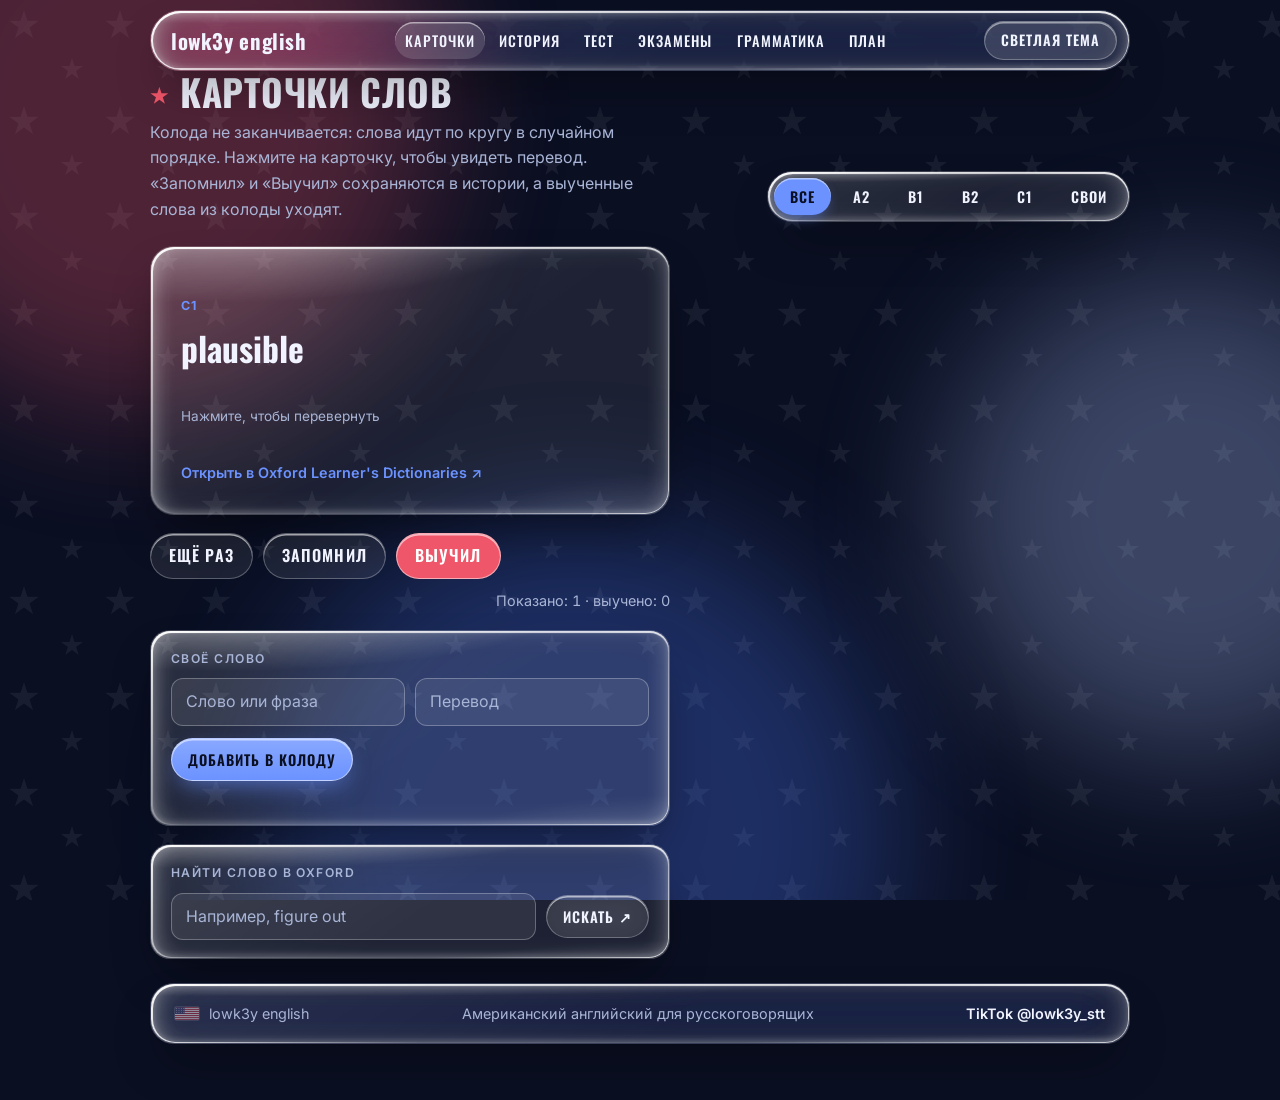
==== pages/cards.html @ a6119c21 "Add files via upload" ====
<!doctype html>
<html lang="ru">
<head>
<meta charset="utf-8">
<meta name="viewport" content="width=device-width, initial-scale=1, viewport-fit=cover">
<title>Карточки слов · lowk3y english</title>
<meta name="description" content="Бесконечная колода слов с переводом и ссылками на Oxford Learner's Dictionaries">
<link rel="preconnect" href="https://fonts.googleapis.com">
<link rel="preconnect" href="https://fonts.gstatic.com" crossorigin>
<link rel="stylesheet" href="https://fonts.googleapis.com/css2?family=Inter:wght@400;500;600&family=Oswald:wght@500;600;700&display=swap">
<link rel="stylesheet" href="../css/style.css">
<script>try{if(localStorage.getItem("wbw-theme")==="light")document.documentElement.setAttribute("data-theme","light")}catch(e){}</script>
</head>
<body data-page="cards">
<svg width="0" height="0" style="position:absolute" aria-hidden="true" focusable="false">
  <symbol id="flag" viewBox="0 0 38 20">
    <rect width="38" height="20" fill="#fff"/>
    <g fill="#b22234">
      <rect y="0" width="38" height="1.54"/><rect y="3.08" width="38" height="1.54"/><rect y="6.15" width="38" height="1.54"/>
      <rect y="9.23" width="38" height="1.54"/><rect y="12.31" width="38" height="1.54"/><rect y="15.38" width="38" height="1.54"/>
      <rect y="18.46" width="38" height="1.54"/>
    </g>
    <rect width="15.2" height="10.77" fill="#3c3b6e"/>
    <g fill="#fff">
      <circle cx="2.5" cy="2.1" r="0.7"/><circle cx="6.3" cy="2.1" r="0.7"/><circle cx="10.1" cy="2.1" r="0.7"/><circle cx="13.2" cy="2.1" r="0.7"/>
      <circle cx="2.5" cy="5.4" r="0.7"/><circle cx="6.3" cy="5.4" r="0.7"/><circle cx="10.1" cy="5.4" r="0.7"/><circle cx="13.2" cy="5.4" r="0.7"/>
      <circle cx="2.5" cy="8.7" r="0.7"/><circle cx="6.3" cy="8.7" r="0.7"/><circle cx="10.1" cy="8.7" r="0.7"/><circle cx="13.2" cy="8.7" r="0.7"/>
    </g>
  </symbol>
</svg>
<div class="field" aria-hidden="true"><div class="blob r"></div><div class="blob y"></div><div class="blob b"></div></div>

<div class="wrap">
  <header class="top">
    <div class="pill glass">
      <a class="logo" href="../index.html">lowk3y english</a>
      <nav aria-label="Разделы">
        <a href="cards.html" data-nav="cards">Карточки</a>
        <a href="history.html" data-nav="history">История</a>
        <a href="quiz.html" data-nav="quiz">Тест</a>
        <a href="exams.html" data-nav="exams">Экзамены</a>
        <a href="grammar.html" data-nav="grammar">Грамматика</a>
        <a href="plan.html" data-nav="plan">План</a>
      </nav>
      <button class="theme-btn" id="theme" type="button" aria-label="Переключить тему">Светлая тема</button>
    </div>
  </header>

  <main class="view" id="cards">
    <div class="sec-head">
      <div>
        <h2>Карточки слов</h2>
        <p>Колода не заканчивается: слова идут по кругу в случайном порядке. Нажмите на карточку, чтобы увидеть перевод. «Запомнил» и «Выучил» сохраняются в истории, а выученные слова из колоды уходят.</p>
      </div>
      <div class="chips glass" role="group" aria-label="Уровень">
        <button class="chip" data-lvl="all" aria-pressed="true">Все</button>
        <button class="chip" data-lvl="A2" aria-pressed="false">A2</button>
        <button class="chip" data-lvl="B1" aria-pressed="false">B1</button>
        <button class="chip" data-lvl="B2" aria-pressed="false">B2</button>
        <button class="chip" data-lvl="C1" aria-pressed="false">C1</button>
        <button class="chip" data-lvl="Свои" aria-pressed="false">Свои</button>
      </div>
    </div>
    <div class="deck">
      <div class="card glass float d1">
        <button class="flip" id="card" aria-label="Карточка слова. Нажмите, чтобы перевернуть"></button>
        <a class="ox" id="ox" href="https://www.oxfordlearnersdictionaries.com/" target="_blank" rel="noopener noreferrer">Открыть в Oxford Learner's Dictionaries ↗</a>
      </div>
      <div class="deck-bar">
        <button class="mini" id="again">Ещё раз</button>
        <button class="mini" id="rem">Запомнил</button>
        <button class="mini ok" id="know">Выучил</button>
        <span class="count" id="count"></span>
      </div>
      <form class="addw glass panel" id="addw" autocomplete="off">
        <div class="eyebrow">Своё слово</div>
        <div class="row2">
          <input class="inp" id="cw-en" type="text" placeholder="Слово или фраза" aria-label="Слово или фраза">
          <input class="inp" id="cw-ru" type="text" placeholder="Перевод" aria-label="Перевод">
        </div>
        <button class="btn sm" type="submit">Добавить в колоду</button>
        <div class="msg" id="cw-msg" aria-live="polite"></div>
      </form>
      <div class="glass panel">
        <div class="eyebrow">Найти слово в Oxford</div>
        <div class="oxrow">
          <input class="inp" id="ox-q" type="text" placeholder="Например, figure out" aria-label="Слово для поиска">
          <a class="btn ghost sm" id="ox-go" href="https://www.oxfordlearnersdictionaries.com/" target="_blank" rel="noopener noreferrer">Искать ↗</a>
        </div>
      </div>
    </div>
  </main>

  <footer class="glass">
    <span class="fl"><svg class="flag" aria-hidden="true"><use href="#flag" width="100%" height="100%"/></svg>lowk3y english</span>
    <span>Американский английский для русскоговорящих</span>
    <a href="https://www.tiktok.com/@lowk3y_stt?_r=1&amp;_t=ZS-9BJfPsSJ08S" target="_blank" rel="noopener noreferrer">TikTok @lowk3y_stt</a>
  </footer>
</div>

<script src="../js/common.js"></script>
<script src="../js/data/words.js"></script>
<script src="../js/cards.js"></script>
</body>
</html>
---- css/style.css ----
/* Базовый сброс */
:root { padding-block: env(safe-area-inset-top, 0px) env(safe-area-inset-bottom, 0px); }
body { margin: 0; font: 14px system-ui, sans-serif; }
img { max-width: 100%; }
[hidden] { display: none !important; }

/* Layout: floating glass panels drifting over a field of red and blue light. Pill nav floats at the top. */
:root {
  --bg: #0a0f22; --fg: #f1f4ff; --muted: #a9b5d6;
  --red: #f0566a; --blue: #4d7bff;
  --accent: #6b92ff; --accent-fg: #0a0f22;
  --glass: rgba(255, 255, 255, 0.08); --glass-strong: rgba(255, 255, 255, 0.14);
  --glass-edge: rgba(255, 255, 255, 0.28); --glass-shadow: rgba(0, 0, 0, 0.45);
  --line: rgba(255, 255, 255, 0.14); --blob-op: 0.3;
  color-scheme: dark;
  --font-head: "Oswald", "Arial Narrow", Impact, sans-serif;
  --font-body: "Inter", system-ui, -apple-system, "Segoe UI", sans-serif;
}
:root[data-theme="light"] {
  --bg: #eef2fb; --fg: #101a38; --muted: #4b5878;
  --red: #e8485b; --blue: #2a5bff;
  --accent: #2a5bff; --accent-fg: #ffffff;
  --glass: rgba(255, 255, 255, 0.46); --glass-strong: rgba(255, 255, 255, 0.66);
  --glass-edge: rgba(255, 255, 255, 0.85); --glass-shadow: rgba(30, 50, 120, 0.18);
  --line: rgba(16, 26, 56, 0.12); --blob-op: 0.38;
  color-scheme: light;
}
* { box-sizing: border-box; }
body {
  background: var(--bg); color: var(--fg);
  font-family: var(--font-body); font-size: 16px; line-height: 1.6;
  padding-left: max(16px, env(safe-area-inset-left, 0px));
  padding-right: max(16px, env(safe-area-inset-right, 0px));
  padding-block: 0 56px;
  position: relative; overflow-x: hidden;
}
body::before { content: ""; position: fixed; inset: 0 0 auto; height: env(safe-area-inset-top, 0px); z-index: 30; background: var(--bg); }
h1, h2, h3 { font-family: var(--font-head); line-height: 1.12; text-wrap: balance; margin: 0; }
h2 { font-size: clamp(1.5rem, 3vw, 2rem); }
p { margin: 0; }
button { font: inherit; color: inherit; cursor: pointer; }
:focus-visible { outline: 3px solid var(--accent); outline-offset: 3px; }

/* drifting colour field behind the glass */
.field { position: fixed; inset: 0; z-index: 0; overflow: hidden; pointer-events: none; }
.blob { position: absolute; border-radius: 50%; filter: blur(70px); opacity: var(--blob-op); will-change: transform; }
.blob.r { width: 46vmax; height: 46vmax; background: var(--red); top: -14vmax; left: -12vmax; animation: drift1 26s ease-in-out infinite alternate; }
.blob.y { width: 38vmax; height: 38vmax; background: color-mix(in srgb, var(--blue) 45%, #fff); top: 30vh; right: -12vmax; animation: drift2 30s ease-in-out infinite alternate; }
.blob.b { width: 50vmax; height: 50vmax; background: var(--blue); bottom: -20vmax; left: 20vw; animation: drift3 34s ease-in-out infinite alternate; }
@keyframes drift1 { to { transform: translate(18vw, 14vh) scale(1.12); } }
@keyframes drift2 { to { transform: translate(-16vw, -10vh) scale(0.92); } }
@keyframes drift3 { to { transform: translate(14vw, -16vh) scale(1.08); } }

.wrap { max-width: 980px; margin: 0 auto; position: relative; z-index: 1; }

/* liquid glass surface */
.glass {
  position: relative;
  background: linear-gradient(145deg, var(--glass-strong), var(--glass) 55%);
  -webkit-backdrop-filter: blur(28px) saturate(200%) brightness(1.08);
  backdrop-filter: blur(28px) saturate(200%) brightness(1.08);
  border: 1px solid color-mix(in srgb, var(--glass-edge) 45%, transparent);
  border-radius: 24px;
  box-shadow:
    0 24px 50px -14px var(--glass-shadow),
    0 2px 6px rgba(0, 0, 0, 0.06),
    inset 0 2px 1px rgba(255, 255, 255, 0.8),
    inset 0 -2px 6px rgba(255, 255, 255, 0.22),
    inset 14px 0 24px -16px rgba(255, 255, 255, 0.55),
    inset -14px 0 24px -16px rgba(255, 255, 255, 0.3),
    inset 0 0 30px rgba(255, 255, 255, 0.1);
}
/* glass rim: a lit edge that fades around the panel */
.glass::before {
  content: ""; position: absolute; inset: 0; border-radius: inherit; padding: 1.5px; pointer-events: none;
  background: linear-gradient(135deg, rgba(255, 255, 255, 0.95), rgba(255, 255, 255, 0.08) 32%, rgba(255, 255, 255, 0.04) 62%, rgba(255, 255, 255, 0.7));
  -webkit-mask: linear-gradient(#000 0 0) content-box, linear-gradient(#000 0 0);
  -webkit-mask-composite: xor;
  mask: linear-gradient(#000 0 0) content-box exclude, linear-gradient(#000 0 0);
}
.glass::after {
  content: ""; position: absolute; inset: 0; border-radius: inherit; pointer-events: none;
  background:
    radial-gradient(120% 60% at 14% -12%, rgba(255, 255, 255, 0.6), transparent 55%),
    radial-gradient(70% 45% at 100% 112%, rgba(255, 255, 255, 0.28), transparent 62%);
  opacity: 0.7;
}
.glass > * { position: relative; z-index: 1; }

/* floating motion */
.float { animation: bob 7s ease-in-out infinite; }
.float.d1 { animation-delay: -1.6s; animation-duration: 8.5s; }
.float.d2 { animation-delay: -3.2s; animation-duration: 7.5s; }
.float.d3 { animation-delay: -4.8s; animation-duration: 9s; }
@keyframes bob { 0%, 100% { transform: translateY(0); } 50% { transform: translateY(-8px); } }

/* floating pill nav */
header.top { position: sticky; top: calc(env(safe-area-inset-top, 0px) + 10px); z-index: 20; margin-top: 10px; }
.pill { display: flex; justify-content: space-between; align-items: center; gap: 14px; flex-wrap: wrap; padding: 10px 14px 10px 20px; border-radius: 999px; }
.logo { font-family: var(--font-head); font-weight: 700; font-size: 1.2rem; letter-spacing: -0.01em; display: flex; align-items: center; gap: 8px; }
nav { display: flex; gap: 4px; flex-wrap: wrap; font-size: 0.93rem; }
nav a { color: var(--fg); text-decoration: none; padding: 7px 14px; border-radius: 999px; font-weight: 500; }
nav a:hover { background: var(--glass-strong); }
.theme-btn { background: var(--glass-strong); color: var(--fg); border: 1px solid var(--glass-edge); border-radius: 999px; padding: 7px 16px; font-size: 0.88rem; font-weight: 600; box-shadow: inset 0 1.5px 0 rgba(255, 255, 255, 0.5); transition: transform .18s; }
.flag { width: 24px; height: 13px; border-radius: 2px; opacity: 0.5; flex: none; box-shadow: 0 0 0 1px rgba(255, 255, 255, 0.2); }
.eyebrow.row { display: flex; justify-content: space-between; align-items: center; gap: 10px; }
footer .fl { display: inline-flex; align-items: center; gap: 10px; }
footer a { color: var(--fg); font-weight: 600; text-decoration: none; }
footer a:hover { text-decoration: underline; }
.official { display: grid; grid-template-columns: repeat(auto-fit, minmax(260px, 1fr)); gap: 20px; margin-bottom: 8px; }
.links { display: flex; gap: 10px; flex-wrap: wrap; margin-top: 16px; }
.btn.sm { padding: 9px 16px; font-size: 0.9rem; }
.opt.sel { border-color: var(--accent); background: color-mix(in srgb, var(--accent) 22%, transparent); }
.btn:disabled { opacity: 0.45; cursor: not-allowed; transform: none; }
.pill { gap: 8px 10px; padding-right: 12px; }
nav a { padding: 7px 10px; }
.sub-head { margin-top: 48px; }
.btn.tt { display: inline-flex; align-items: center; gap: 10px; background: var(--glass-strong); color: var(--fg); -webkit-backdrop-filter: blur(16px); backdrop-filter: blur(16px); border-color: var(--glass-edge); box-shadow: inset 0 1.5px 0 rgba(255, 255, 255, 0.6), -5px 0 16px -8px var(--red), 5px 0 16px -8px var(--blue); }
.btn.tt svg { width: 18px; height: 18px; flex: none; }
.theme-btn:hover { transform: translateY(-2px); }
a.logo { color: inherit; text-decoration: none; }
nav a[aria-current="page"] { background: var(--glass-strong); box-shadow: inset 0 1.5px 0 rgba(255, 255, 255, 0.5); }
.view:not([hidden]) { animation: viewin .35s ease both; }
@keyframes viewin { from { opacity: 0; transform: translateY(12px); } to { opacity: 1; transform: none; } }
.passage { background: var(--glass); border: 1px solid var(--line); border-radius: 14px; padding: 14px 16px; margin: 10px 0 14px; font-size: 0.95rem; line-height: 1.55; }
.note { margin-top: 18px; max-width: 640px; color: var(--muted); font-size: 0.88rem; }
.tiles { display: grid; grid-template-columns: repeat(auto-fit, minmax(210px, 1fr)); gap: 18px; padding-bottom: 24px; }
.tile { display: block; padding: 22px; border-radius: 22px; color: inherit; text-decoration: none; transition: transform .2s; min-width: 0; }
.tile:hover { transform: translateY(-5px); }
.tile b { font-family: var(--font-head); font-size: 1.15rem; display: block; }
.tile span { color: var(--muted); font-size: 0.93rem; }

.hero { display: grid; grid-template-columns: 1.1fr 0.9fr; gap: 44px; align-items: center; padding-block: 56px 48px; position: relative; }
.hero h1 { font-size: clamp(2.3rem, 6.4vw, 3.8rem); letter-spacing: -0.025em; }
.hero h1 em { font-style: normal; background: linear-gradient(transparent 62%, color-mix(in srgb, var(--accent) 45%, transparent) 62%); padding: 0 4px; margin: 0 -4px; }
.hero p.lead { margin-top: 18px; color: var(--muted); font-size: 1.1rem; max-width: 46ch; }
.cta-row { display: flex; gap: 12px; margin-top: 28px; flex-wrap: wrap; }
.btn {
  background: linear-gradient(180deg, color-mix(in srgb, var(--accent) 80%, #fff), var(--accent));
  color: var(--accent-fg); border: 1px solid rgba(255, 255, 255, 0.5); border-radius: 999px; padding: 13px 24px;
  font-weight: 600; text-decoration: none; display: inline-block;
  box-shadow: 0 10px 24px -8px color-mix(in srgb, var(--accent) 70%, transparent), inset 0 1.5px 0 rgba(255, 255, 255, 0.55);
  transition: transform .18s, box-shadow .18s;
}
.btn:hover { transform: translateY(-2px); }
.btn.ghost { background: var(--glass); color: var(--fg); -webkit-backdrop-filter: blur(16px); backdrop-filter: blur(16px); border-color: var(--glass-edge); box-shadow: inset 0 1.5px 0 rgba(255, 255, 255, 0.6); }

.wotd { padding: 28px; min-width: 0; }
.eyebrow { font-size: 0.76rem; text-transform: uppercase; letter-spacing: 0.12em; color: var(--muted); font-weight: 600; }
.wotd .word { font-family: var(--font-head); font-size: 2.5rem; font-weight: 700; margin-top: 8px; overflow-wrap: anywhere; }
.wotd .ipa { color: var(--muted); font-size: 0.95rem; }
.wotd .tr { margin-top: 10px; font-weight: 600; font-size: 1.1rem; }
.wotd .ex { margin-top: 14px; padding-top: 14px; border-top: 1px solid var(--line); color: var(--muted); }

section { padding-block: 44px; scroll-margin-top: 90px; }
.sec-head { display: flex; justify-content: space-between; align-items: end; gap: 16px; flex-wrap: wrap; margin-bottom: 24px; }
.sec-head p { color: var(--muted); max-width: 52ch; margin-top: 8px; }

.chips { display: flex; gap: 6px; flex-wrap: wrap; padding: 6px; border-radius: 999px; }
.chip { background: transparent; border: 0; border-radius: 999px; padding: 7px 16px; font-size: 0.9rem; font-weight: 600; }
.chip[aria-pressed="true"] { background: var(--accent); color: var(--accent-fg); box-shadow: 0 6px 14px -6px color-mix(in srgb, var(--accent) 80%, #000), inset 0 1.5px 0 rgba(255,255,255,.5); }

.deck { display: grid; grid-template-columns: minmax(0, 1fr); gap: 18px; max-width: 520px; }
.card { min-height: 240px; padding: 30px; display: flex; flex-direction: column; justify-content: center; text-align: left; width: 100%; color: var(--fg); }
.card .lvl { font-size: 0.78rem; font-weight: 700; letter-spacing: 0.1em; color: var(--accent); }
.card .big { font-family: var(--font-head); font-size: 2.1rem; font-weight: 700; margin-top: 6px; overflow-wrap: anywhere; }
.card .sub { color: var(--muted); margin-top: 10px; }
.card .hint { margin-top: 20px; font-size: 0.85rem; color: var(--muted); }
.deck-bar { display: flex; gap: 10px; align-items: center; flex-wrap: wrap; }
.deck-bar .count { margin-left: auto; color: var(--muted); font-size: 0.9rem; font-variant-numeric: tabular-nums; }
.mini { background: var(--glass); -webkit-backdrop-filter: blur(16px); backdrop-filter: blur(16px); border: 1px solid var(--glass-edge); border-radius: 999px; padding: 9px 18px; font-weight: 600; box-shadow: inset 0 1.5px 0 rgba(255,255,255,.6); transition: transform .18s; }
.mini:hover { transform: translateY(-2px); }
.mini.ok { background: var(--red); color: #fff; border-color: rgba(255,255,255,.5); }

.quiz { padding: 28px; max-width: 640px; }
.quiz .q { font-family: var(--font-head); font-size: 1.4rem; margin: 8px 0 18px; }
.opts { display: grid; gap: 10px; }
.opt { text-align: left; background: var(--glass); border: 1px solid var(--glass-edge); border-radius: 16px; padding: 13px 18px; font-weight: 500; box-shadow: inset 0 1.5px 0 rgba(255,255,255,.5); transition: transform .18s; }
.opt:hover:not(:disabled) { transform: translateX(4px); border-color: var(--accent); }
.opt:disabled { cursor: default; color: var(--fg); }
.opt.right { background: color-mix(in srgb, var(--blue) 26%, transparent); border-color: var(--blue); }
.opt.wrong { background: color-mix(in srgb, var(--red) 26%, transparent); border-color: var(--red); }
.explain { margin-top: 16px; color: var(--muted); min-height: 3.2em; }
.quiz-foot { display: flex; align-items: center; gap: 14px; margin-top: 14px; flex-wrap: wrap; }
.progress { height: 8px; background: var(--line); border-radius: 99px; overflow: hidden; margin-bottom: 16px; }
.progress i { display: block; height: 100%; background: linear-gradient(90deg, var(--red), var(--blue)); width: 0; transition: width .3s; border-radius: 99px; }

.tips { display: grid; grid-template-columns: repeat(auto-fit, minmax(260px, 1fr)); gap: 20px; }
.tip { padding: 22px; min-width: 0; border-radius: 22px; }
.tip h3 { font-size: 1.1rem; margin-bottom: 8px; }
.tip p { color: var(--muted); font-size: 0.95rem; }
.tip code { display: block; margin-top: 12px; font-family: var(--font-body); font-size: 0.92rem; background: var(--glass); border: 1px solid var(--line); border-radius: 12px; padding: 10px 12px; overflow-wrap: anywhere; }

.week { display: grid; grid-template-columns: repeat(auto-fit, minmax(170px, 1fr)); gap: 16px; }
.day { padding: 18px; min-width: 0; border-radius: 20px; }
.day b { font-family: var(--font-head); display: block; margin-bottom: 4px; font-size: 1.1rem; }
.day span { color: var(--muted); font-size: 0.92rem; display: block; }
.day small { display: inline-block; margin-top: 10px; padding: 3px 10px; border-radius: 999px; background: color-mix(in srgb, var(--accent) 28%, transparent); color: var(--fg); font-weight: 700; font-variant-numeric: tabular-nums; font-size: 0.8rem; }

footer { margin-top: 24px; padding: 18px 24px; color: var(--muted); font-size: 0.9rem; display: flex; justify-content: space-between; gap: 12px; flex-wrap: wrap; border-radius: 999px; }

@media (max-width: 760px) {
  .hero { grid-template-columns: minmax(0, 1fr); gap: 30px; padding-top: 36px; }
  .pill { border-radius: 28px; padding: 12px 16px; }
  footer { border-radius: 24px; }
}
@media (prefers-reduced-motion: reduce) {
  .float, .blob, .view:not([hidden]) { animation: none; }
  .btn, .mini, .opt, .theme-btn, .progress i { transition: none; }
}
/* American look: varsity type, stars and stripes */
h1, h2 { text-transform: uppercase; letter-spacing: 0.02em; }
.hero h1 { font-size: clamp(2.3rem, 6.6vw, 4.1rem); font-weight: 700; line-height: 1.04; letter-spacing: 0.01em; }
h2 { font-size: clamp(1.7rem, 3.4vw, 2.3rem); font-weight: 700; }
h2::before { content: "★"; color: var(--red); font-size: 0.55em; margin-right: 0.55em; vertical-align: 0.22em; }
h3 { letter-spacing: 0.03em; font-weight: 600; }
.logo { text-transform: none; letter-spacing: 0.03em; font-size: 1.3rem; }
nav a, .btn, .theme-btn, .chip, .mini { font-family: var(--font-head); text-transform: uppercase; letter-spacing: 0.07em; }
nav a { font-weight: 500; font-size: 0.9rem; }
.btn { font-weight: 600; }
.usa-tag { font-family: var(--font-head); text-transform: uppercase; letter-spacing: 0.22em; font-size: 0.8rem; color: var(--muted); margin-bottom: 14px; }
.usa-tag b { color: var(--red); letter-spacing: 0.3em; font-weight: 500; }
.field::before {
  content: ""; position: absolute; inset: 0; background: var(--fg); opacity: 0.06;
  -webkit-mask-image: url("data:image/svg+xml,%3Csvg xmlns='http://www.w3.org/2000/svg' width='96' height='96' viewBox='0 0 96 96'%3E%3Cpath d='M24 10l3.5 10.8h11.3l-9.2 6.7 3.5 10.8-9.1-6.7-9.1 6.7 3.5-10.8-9.2-6.7h11.3z'/%3E%3Cpath d='M72 58l2.6 8h8.4l-6.8 5 2.6 8-6.8-5-6.8 5 2.6-8-6.8-5h8.4z'/%3E%3C/svg%3E");
  mask-image: url("data:image/svg+xml,%3Csvg xmlns='http://www.w3.org/2000/svg' width='96' height='96' viewBox='0 0 96 96'%3E%3Cpath d='M24 10l3.5 10.8h11.3l-9.2 6.7 3.5 10.8-9.1-6.7-9.1 6.7 3.5-10.8-9.2-6.7h11.3z'/%3E%3Cpath d='M72 58l2.6 8h8.4l-6.8 5 2.6 8-6.8-5-6.8 5 2.6-8-6.8-5h8.4z'/%3E%3C/svg%3E");
  -webkit-mask-size: 96px 96px; mask-size: 96px 96px;
}
.banner { position: relative; height: 96px; border-radius: 22px; overflow: hidden; margin: 8px 0 28px; box-shadow: 0 20px 40px -18px var(--glass-shadow), inset 0 0 0 1px rgba(255, 255, 255, 0.2); }
.banner .canton { position: absolute; inset: 0 auto 0 0; width: 38%; opacity: 0.8;
  background: url("data:image/svg+xml,%3Csvg xmlns='http://www.w3.org/2000/svg' width='34' height='30' viewBox='0 0 34 30'%3E%3Cpath fill='white' d='M17 8l1.6 4.9h5.1l-4.1 3 1.6 4.9-4.2-3-4.2 3 1.6-4.9-4.1-3h5.1z'/%3E%3C/svg%3E") center / 34px 30px, linear-gradient(160deg, #3c3b6e, #2a2f78); }
.banner .stripes { position: absolute; inset: 0 0 0 38%; opacity: 0.72; background: repeating-linear-gradient(to bottom, #b22234 0 7.385px, #fff 7.385px 14.77px); }
.banner .bn-text { position: absolute; left: 50%; top: 50%; transform: translate(-50%, -50%); padding: 10px 22px; border-radius: 999px; white-space: nowrap; font-family: var(--font-head); text-transform: uppercase; letter-spacing: 0.12em; font-weight: 600; font-size: 1rem; }
/* cards, history, grammar and plan */
.flip { background: none; border: 0; padding: 0; text-align: left; width: 100%; color: inherit; display: flex; flex-direction: column; justify-content: center; min-height: 170px; font: inherit; cursor: pointer; }
.ox { display: inline-block; margin-top: 14px; font-weight: 600; font-size: 0.9rem; color: var(--accent); text-decoration: none; }
.ox:hover { text-decoration: underline; }
.inp { background: var(--glass); border: 1px solid var(--glass-edge); border-radius: 12px; padding: 10px 14px; color: var(--fg); font: inherit; width: 100%; min-width: 0; }
.inp::placeholder { color: var(--muted); }
.panel { padding: 18px 20px; border-radius: 20px; }
.addw .row2 { display: grid; grid-template-columns: 1fr 1fr; gap: 10px; margin: 10px 0 12px; }
.msg { color: var(--muted); font-size: 0.88rem; margin-top: 8px; min-height: 1.3em; }
.oxrow { display: flex; gap: 10px; margin-top: 10px; align-items: center; flex-wrap: wrap; }
.oxrow .inp { flex: 1 1 180px; }
.hist-top { display: flex; justify-content: space-between; align-items: center; gap: 12px; flex-wrap: wrap; margin-bottom: 16px; }
.hstats { color: var(--muted); font-size: 0.92rem; }
.hlist { display: grid; gap: 10px; max-width: 760px; }
.hrow { display: flex; justify-content: space-between; align-items: center; gap: 12px; flex-wrap: wrap; background: var(--glass); border: 1px solid var(--glass-edge); border-radius: 16px; padding: 12px 16px; }
.hmain { min-width: 0; display: grid; }
.hmain b { font-family: var(--font-head); font-size: 1.15rem; letter-spacing: 0.02em; overflow-wrap: anywhere; }
.hmain small { color: var(--muted); }
.hact { display: flex; gap: 8px; flex-wrap: wrap; align-items: center; }
.empty { color: var(--muted); padding: 18px 4px; }
.hclear { margin-top: 22px; }
.gram-tabs { border-radius: 24px; margin-bottom: 22px; }
.gintro { color: var(--muted); max-width: 70ch; margin-bottom: 22px; }
.gcard .formula { display: block; margin-top: 12px; white-space: pre-wrap; font-family: var(--font-body); font-size: 0.9rem; background: var(--glass); border: 1px solid var(--line); border-radius: 12px; padding: 10px 12px; overflow-wrap: anywhere; }
.gcard ul { margin: 12px 0 0; padding-left: 18px; font-size: 0.93rem; }
.gcard li { margin: 5px 0; overflow-wrap: anywhere; }
.gcard .sig { margin-top: 10px; font-size: 0.86rem; color: var(--muted); }
.gcard .sig b { color: var(--fg); font-weight: 600; }
.plan-ctl { display: flex; gap: 24px; flex-wrap: wrap; margin-bottom: 18px; }
.plan-ctl .grp { display: grid; gap: 8px; }
.plan-sum { padding: 18px 22px; border-radius: 20px; margin-bottom: 22px; max-width: 760px; }
.plan-sum b { font-family: var(--font-head); font-size: 1.5rem; letter-spacing: 0.02em; }
.plan-sum p { color: var(--muted); margin-top: 6px; }
.week { grid-template-columns: repeat(auto-fit, minmax(220px, 1fr)); }
.acts { list-style: none; margin: 10px 0 0; padding: 0; display: grid; gap: 14px; }
.acts li { display: grid; gap: 4px; justify-items: start; }
.acts strong { font-family: var(--font-head); font-weight: 600; letter-spacing: 0.05em; text-transform: uppercase; font-size: 0.92rem; }
.day .tm { display: inline-block; padding: 2px 10px; border-radius: 999px; background: color-mix(in srgb, var(--accent) 28%, transparent); color: var(--fg); font-weight: 700; font-size: 0.8rem; font-variant-numeric: tabular-nums; }
.day .ad { color: var(--muted); font-size: 0.9rem; }
@media (max-width: 480px) { .addw .row2 { grid-template-columns: minmax(0, 1fr); } }
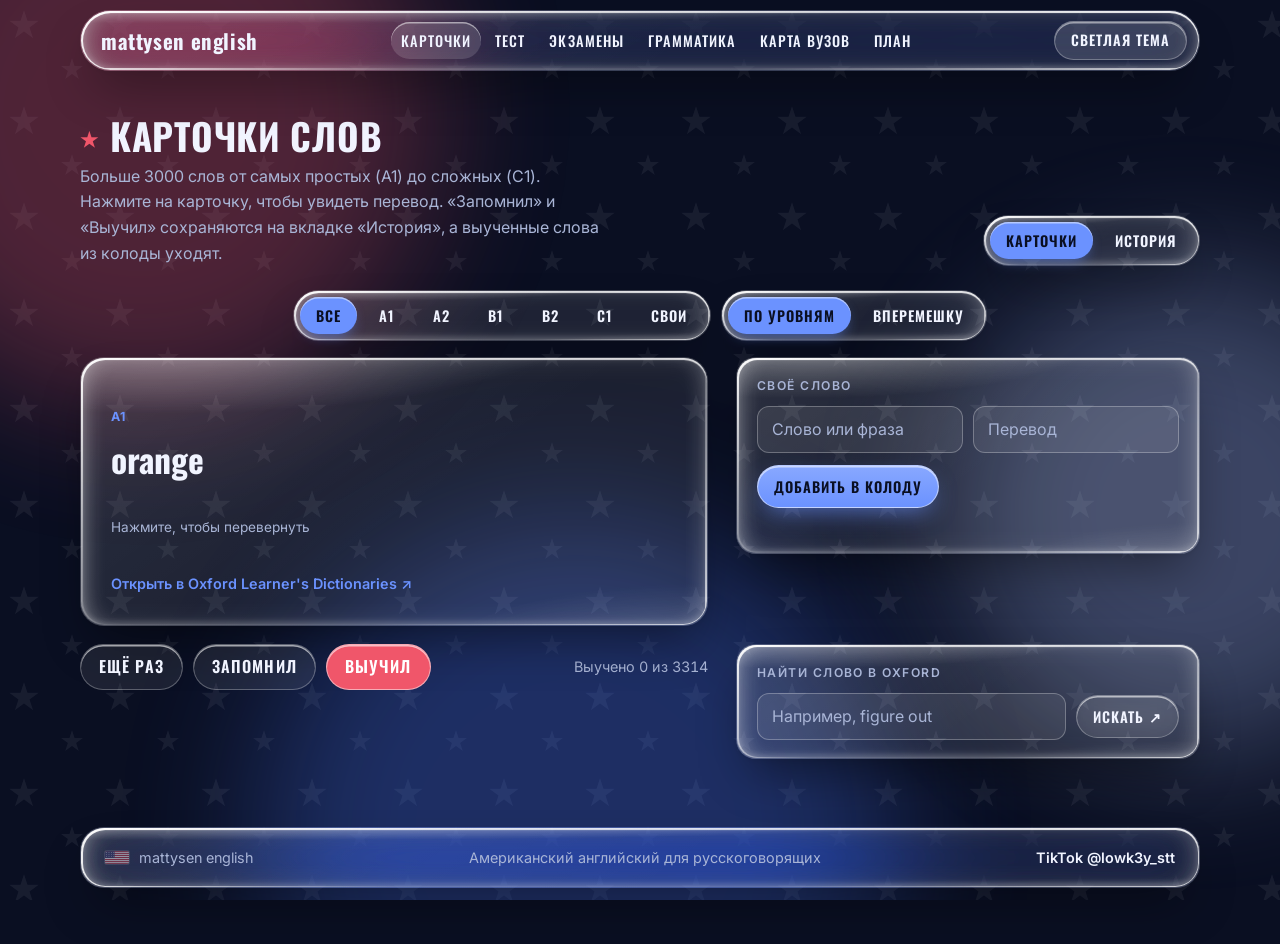
==== commit b3ca25c1: "Add files via upload" ====
--- a/pages/cards.html
+++ b/pages/cards.html
@@ -3,8 +3,8 @@
 <head>
 <meta charset="utf-8">
 <meta name="viewport" content="width=device-width, initial-scale=1, viewport-fit=cover">
-<title>Карточки слов · lowk3y english</title>
-<meta name="description" content="Бесконечная колода слов с переводом и ссылками на Oxford Learner's Dictionaries">
+<title>Карточки слов · mattysen english</title>
+<meta name="description" content="Больше 2000 слов от A1 до C1 с переводом, ссылками на Oxford и историей выученных слов">
 <link rel="preconnect" href="https://fonts.googleapis.com">
 <link rel="preconnect" href="https://fonts.gstatic.com" crossorigin>
 <link rel="stylesheet" href="https://fonts.googleapis.com/css2?family=Inter:wght@400;500;600&family=Oswald:wght@500;600;700&display=swap">
@@ -33,66 +33,95 @@
 <div class="wrap">
   <header class="top">
     <div class="pill glass">
-      <a class="logo" href="../index.html">lowk3y english</a>
+      <a class="logo" href="../index.html">mattysen english</a>
       <nav aria-label="Разделы">
         <a href="cards.html" data-nav="cards">Карточки</a>
-        <a href="history.html" data-nav="history">История</a>
         <a href="quiz.html" data-nav="quiz">Тест</a>
         <a href="exams.html" data-nav="exams">Экзамены</a>
         <a href="grammar.html" data-nav="grammar">Грамматика</a>
+        <a href="map.html" data-nav="map">Карта вузов</a>
         <a href="plan.html" data-nav="plan">План</a>
       </nav>
       <button class="theme-btn" id="theme" type="button" aria-label="Переключить тему">Светлая тема</button>
     </div>
   </header>
 
-  <main class="view" id="cards">
+  <main>
+  <section class="view" id="cards">
     <div class="sec-head">
       <div>
         <h2>Карточки слов</h2>
-        <p>Колода не заканчивается: слова идут по кругу в случайном порядке. Нажмите на карточку, чтобы увидеть перевод. «Запомнил» и «Выучил» сохраняются в истории, а выученные слова из колоды уходят.</p>
+        <p>Больше 3000 слов от самых простых (A1) до сложных (C1). Нажмите на карточку, чтобы увидеть перевод. «Запомнил» и «Выучил» сохраняются на вкладке «История», а выученные слова из колоды уходят.</p>
       </div>
-      <div class="chips glass" role="group" aria-label="Уровень">
-        <button class="chip" data-lvl="all" aria-pressed="true">Все</button>
-        <button class="chip" data-lvl="A2" aria-pressed="false">A2</button>
-        <button class="chip" data-lvl="B1" aria-pressed="false">B1</button>
-        <button class="chip" data-lvl="B2" aria-pressed="false">B2</button>
-        <button class="chip" data-lvl="C1" aria-pressed="false">C1</button>
-        <button class="chip" data-lvl="Свои" aria-pressed="false">Свои</button>
+      <div class="chips glass" role="tablist" aria-label="Раздел карточек">
+        <button class="chip" id="tab-deck" data-tab="deck" role="tab" aria-pressed="true">Карточки</button>
+        <button class="chip" id="tab-hist" data-tab="history" role="tab" aria-pressed="false">История</button>
       </div>
     </div>
-    <div class="deck">
-      <div class="card glass float d1">
-        <button class="flip" id="card" aria-label="Карточка слова. Нажмите, чтобы перевернуть"></button>
-        <a class="ox" id="ox" href="https://www.oxfordlearnersdictionaries.com/" target="_blank" rel="noopener noreferrer">Открыть в Oxford Learner's Dictionaries ↗</a>
+
+    <div id="pane-deck">
+      <div class="deck-filters">
+        <div class="chips glass" role="group" aria-label="Уровень">
+          <button class="chip" data-lvl="all" aria-pressed="true">Все</button>
+          <button class="chip" data-lvl="A1" aria-pressed="false">A1</button>
+          <button class="chip" data-lvl="A2" aria-pressed="false">A2</button>
+          <button class="chip" data-lvl="B1" aria-pressed="false">B1</button>
+          <button class="chip" data-lvl="B2" aria-pressed="false">B2</button>
+          <button class="chip" data-lvl="C1" aria-pressed="false">C1</button>
+          <button class="chip" data-lvl="Свои" aria-pressed="false">Свои</button>
+        </div>
+        <div class="chips glass" role="group" aria-label="Порядок">
+          <button class="chip" data-order="level" aria-pressed="true">По уровням</button>
+          <button class="chip" data-order="mix" aria-pressed="false">Вперемешку</button>
+        </div>
       </div>
-      <div class="deck-bar">
-        <button class="mini" id="again">Ещё раз</button>
-        <button class="mini" id="rem">Запомнил</button>
-        <button class="mini ok" id="know">Выучил</button>
-        <span class="count" id="count"></span>
-      </div>
-      <form class="addw glass panel" id="addw" autocomplete="off">
-        <div class="eyebrow">Своё слово</div>
-        <div class="row2">
-          <input class="inp" id="cw-en" type="text" placeholder="Слово или фраза" aria-label="Слово или фраза">
-          <input class="inp" id="cw-ru" type="text" placeholder="Перевод" aria-label="Перевод">
+      <div class="deck">
+        <div class="card glass float d1">
+          <button class="flip" id="card" aria-label="Карточка слова. Нажмите, чтобы перевернуть"></button>
+          <a class="ox" id="ox" href="https://www.oxfordlearnersdictionaries.com/" target="_blank" rel="noopener noreferrer">Открыть в Oxford Learner's Dictionaries ↗</a>
         </div>
-        <button class="btn sm" type="submit">Добавить в колоду</button>
-        <div class="msg" id="cw-msg" aria-live="polite"></div>
-      </form>
-      <div class="glass panel">
-        <div class="eyebrow">Найти слово в Oxford</div>
-        <div class="oxrow">
-          <input class="inp" id="ox-q" type="text" placeholder="Например, figure out" aria-label="Слово для поиска">
-          <a class="btn ghost sm" id="ox-go" href="https://www.oxfordlearnersdictionaries.com/" target="_blank" rel="noopener noreferrer">Искать ↗</a>
+        <div class="deck-bar">
+          <button class="mini" id="again">Ещё раз</button>
+          <button class="mini" id="rem">Запомнил</button>
+          <button class="mini ok" id="know">Выучил</button>
+          <span class="count" id="count"></span>
+        </div>
+        <form class="addw glass panel" id="addw" autocomplete="off">
+          <div class="eyebrow">Своё слово</div>
+          <div class="row2">
+            <input class="inp" id="cw-en" type="text" placeholder="Слово или фраза" aria-label="Слово или фраза">
+            <input class="inp" id="cw-ru" type="text" placeholder="Перевод" aria-label="Перевод">
+          </div>
+          <button class="btn sm" type="submit">Добавить в колоду</button>
+          <div class="msg" id="cw-msg" aria-live="polite"></div>
+        </form>
+        <div class="glass panel">
+          <div class="eyebrow">Найти слово в Oxford</div>
+          <div class="oxrow">
+            <input class="inp" id="ox-q" type="text" placeholder="Например, figure out" aria-label="Слово для поиска">
+            <a class="btn ghost sm" id="ox-go" href="https://www.oxfordlearnersdictionaries.com/" target="_blank" rel="noopener noreferrer">Искать ↗</a>
+          </div>
         </div>
       </div>
     </div>
+
+    <div id="pane-history" hidden>
+      <div class="hist-top">
+        <div class="chips glass" role="group" aria-label="Список">
+          <button class="chip" data-h="learned" aria-pressed="true">Выученные</button>
+          <button class="chip" data-h="remembered" aria-pressed="false">Запомненные</button>
+        </div>
+        <div class="hstats" id="hist-stats"></div>
+      </div>
+      <p class="note">Данные хранятся в вашем браузере и никуда не отправляются.</p>
+      <div class="hlist" id="hist-list"></div>
+      <div class="hclear"><button class="mini" id="hist-clear" type="button">Очистить историю</button></div>
+    </div>
+  </section>
   </main>
 
   <footer class="glass">
-    <span class="fl"><svg class="flag" aria-hidden="true"><use href="#flag" width="100%" height="100%"/></svg>lowk3y english</span>
+    <span class="fl"><svg class="flag" aria-hidden="true"><use href="#flag" width="100%" height="100%"/></svg>mattysen english</span>
     <span>Американский английский для русскоговорящих</span>
     <a href="https://www.tiktok.com/@lowk3y_stt?_r=1&amp;_t=ZS-9BJfPsSJ08S" target="_blank" rel="noopener noreferrer">TikTok @lowk3y_stt</a>
   </footer>
@@ -100,6 +129,11 @@
 
 <script src="../js/common.js"></script>
 <script src="../js/data/words.js"></script>
+<script src="../js/data/words-a1.js"></script>
+<script src="../js/data/words-a2.js"></script>
+<script src="../js/data/words-b1.js"></script>
+<script src="../js/data/words-b2.js"></script>
+<script src="../js/data/words-c1.js"></script>
 <script src="../js/cards.js"></script>
 </body>
 </html>
--- a/css/style.css
+++ b/css/style.css
@@ -271,3 +271,164 @@
 .day .tm { display: inline-block; padding: 2px 10px; border-radius: 999px; background: color-mix(in srgb, var(--accent) 28%, transparent); color: var(--fg); font-weight: 700; font-size: 0.8rem; font-variant-numeric: tabular-nums; }
 .day .ad { color: var(--muted); font-size: 0.9rem; }
 @media (max-width: 480px) { .addw .row2 { grid-template-columns: minmax(0, 1fr); } }
+
+/* ===== Адаптивность: ноутбук, планшет, телефон ===== */
+html { -webkit-text-size-adjust: 100%; text-size-adjust: 100%; }
+.wrap { width: 100%; }
+.pill .logo { white-space: nowrap; }
+h1, h2 { overflow-wrap: break-word; }
+
+/* ноутбук и большие экраны: меню в одну строку, карточки в две колонки */
+@media (min-width: 1200px) {
+  .wrap { max-width: 1120px; }
+  .pill, .pill nav { flex-wrap: nowrap; }
+  .hero { gap: 64px; }
+}
+@media (min-width: 1600px) { .wrap { max-width: 1240px; } }
+@media (min-width: 1000px) {
+  .deck { max-width: none; grid-template-columns: minmax(0, 1.15fr) minmax(0, 0.85fr); column-gap: 28px; align-items: start; }
+  .deck > .card { grid-column: 1; grid-row: 1; }
+  .deck > .deck-bar { grid-column: 1; grid-row: 2; }
+  .deck > .addw { grid-column: 2; grid-row: 1; }
+  .deck > .panel:not(.addw) { grid-column: 2; grid-row: 2; }
+  .quiz { max-width: 720px; }
+}
+
+/* планшеты и узкие ноутбуки: логотип и тема сверху, меню второй строкой */
+@media (max-width: 1199px) {
+  .pill { display: grid; grid-template-columns: minmax(0, 1fr) auto; grid-template-areas: "logo theme" "nav nav"; align-items: center; gap: 8px 12px; border-radius: 26px; padding: 12px 16px; }
+  .pill .logo { grid-area: logo; }
+  .pill .theme-btn { grid-area: theme; }
+  .pill nav { grid-area: nav; display: flex; flex-wrap: nowrap; gap: 4px; overflow-x: auto; scrollbar-width: none; -webkit-overflow-scrolling: touch; }
+  .pill nav::-webkit-scrollbar { display: none; }
+  .pill nav a { flex: 1 0 auto; text-align: center; white-space: nowrap; }
+}
+@media (max-width: 900px) {
+  .hero { grid-template-columns: minmax(0, 1fr); gap: 32px; padding-block: 40px 28px; }
+  .wotd { max-width: 560px; }
+  section { padding-block: 34px; }
+}
+@media (min-width: 601px) and (max-width: 999px) { .deck { max-width: 680px; } }
+
+/* телефоны */
+@media (max-width: 600px) {
+  header.top { position: static; margin-top: 8px; }
+  .pill { padding: 10px 12px; border-radius: 22px; gap: 8px 10px; }
+  .pill .logo { font-size: 1.1rem; min-width: 0; }
+  .theme-btn { padding: 7px 11px; font-size: 0.74rem; letter-spacing: 0.04em; }
+  .pill nav { margin-inline: -4px; padding-inline: 4px; }
+  .pill nav a { flex: none; padding: 8px 12px; }
+  .glass { -webkit-backdrop-filter: blur(18px) saturate(180%); backdrop-filter: blur(18px) saturate(180%); border-radius: 20px; }
+  .hero { padding-block: 28px 20px; gap: 24px; }
+  .hero h1 { font-size: clamp(1.8rem, 9vw, 2.6rem); }
+  .hero p.lead { font-size: 1rem; }
+  .usa-tag { letter-spacing: 0.14em; }
+  .cta-row { gap: 10px; margin-top: 22px; }
+  .cta-row .btn { flex: 1 1 100%; text-align: center; justify-content: center; }
+  .wotd { padding: 22px; max-width: none; }
+  .wotd .word { font-size: 2rem; }
+  .banner { height: 72px; border-radius: 18px; margin-bottom: 22px; }
+  .banner .bn-text { font-size: 0.78rem; padding: 8px 14px; letter-spacing: 0.08em; }
+  .tiles { grid-template-columns: minmax(0, 1fr); gap: 12px; }
+  .tile { padding: 18px; border-radius: 20px; }
+  section { padding-block: 26px; }
+  h2 { font-size: 1.6rem; }
+  .sec-head { align-items: flex-start; margin-bottom: 18px; }
+  .sub-head { margin-top: 32px; }
+  .chips { border-radius: 22px; }
+  .chip { padding: 9px 14px; }
+  .gram-tabs { flex-wrap: nowrap; overflow-x: auto; scrollbar-width: none; }
+  .gram-tabs::-webkit-scrollbar { display: none; }
+  .gram-tabs .chip { flex: none; white-space: nowrap; }
+  .card { padding: 22px; min-height: 200px; }
+  .card .big { font-size: 1.8rem; }
+  .deck-bar { gap: 8px; }
+  .deck-bar .mini { flex: 1 1 auto; text-align: center; }
+  .deck-bar .count { flex-basis: 100%; margin-left: 0; text-align: center; }
+  .quiz { padding: 20px; }
+  .quiz .q { font-size: 1.2rem; }
+  .opt { padding: 14px 16px; }
+  .quiz-foot .btn { width: 100%; text-align: center; }
+  .tips, .week { grid-template-columns: minmax(0, 1fr); gap: 14px; }
+  .tip { padding: 18px; }
+  .plan-ctl { gap: 14px; }
+  .plan-sum { padding: 16px 18px; }
+  .hrow { flex-direction: column; align-items: flex-start; }
+  .hact { width: 100%; }
+  footer { flex-direction: column; align-items: flex-start; border-radius: 20px; padding: 16px 18px; }
+}
+
+@media (max-width: 600px) { .chips:not(.gram-tabs) .chip { flex: 1 1 auto; text-align: center; } }
+/* светлая тема: видимые границы у стеклянных кнопок и полей */
+:root[data-theme="light"] .theme-btn,
+:root[data-theme="light"] .mini:not(.ok),
+:root[data-theme="light"] .btn.ghost,
+:root[data-theme="light"] .btn.tt,
+:root[data-theme="light"] .inp { border-color: rgba(16, 26, 56, 0.16); }
+/* самые узкие телефоны */
+@media (max-width: 380px) {
+  .pill { padding-inline: 10px; }
+  .pill .logo { font-size: 1rem; }
+  .theme-btn { padding: 6px 9px; font-size: 0.68rem; letter-spacing: 0.02em; }
+}
+
+/* низкие экраны в горизонтальном положении (телефон на боку) */
+@media (max-height: 500px) and (orientation: landscape) {
+  header.top { position: static; }
+  .hero { padding-block: 24px 20px; }
+}
+
+/* сенсорные экраны: крупные цели для нажатия, без прыгающих элементов */
+@media (pointer: coarse) {
+  .float { animation: none; }
+  nav a, .chip, .mini, .theme-btn, .btn { min-height: 44px; display: inline-flex; align-items: center; justify-content: center; }
+  .opt { min-height: 48px; }
+  .inp { min-height: 44px; font-size: 16px; }
+}
+@media (pointer: coarse) and (max-width: 1199px) { header.top { position: static; } }
+@media (hover: none) {
+  .btn:hover, .mini:hover, .theme-btn:hover, .tile:hover, .opt:hover:not(:disabled) { transform: none; }
+}
+
+/* ---- карточки: фильтры и вкладки ---- */
+.deck-filters { display: flex; flex-wrap: wrap; gap: 10px; justify-content: center; margin-bottom: 16px; }
+
+/* ---- тесты: выбор темы ---- */
+.topics { display: grid; grid-template-columns: repeat(auto-fill, minmax(210px, 1fr)); gap: 12px; }
+.topic { display: flex; flex-direction: column; gap: 4px; text-align: left; padding: 16px 18px; border-radius: 18px; color: var(--fg); font: inherit; cursor: pointer; border: 1px solid var(--glass-edge); transition: transform .15s ease; }
+.topic:hover, .topic:focus-visible { transform: translateY(-2px); }
+.topic b { font-family: "Oswald", sans-serif; font-size: 18px; letter-spacing: .02em; }
+.topic span { color: var(--muted); font-size: 13px; }
+.topic small { color: var(--muted); font-size: 12px; margin-top: 6px; }
+.topic.mix { grid-column: 1 / -1; }
+.quiz-top { display: flex; justify-content: space-between; align-items: center; gap: 12px; flex-wrap: wrap; margin-bottom: 10px; }
+
+/* ---- карта вузов ---- */
+.map-tools { display: grid; grid-template-columns: 2fr 1fr 1fr 1fr auto auto; gap: 10px; align-items: center; margin-bottom: 14px; }
+.map-tools .inp { width: 100%; min-width: 0; }
+.check { display: inline-flex; align-items: center; gap: 6px; color: var(--fg); font-size: 14px; white-space: nowrap; }
+.map-wrap { display: grid; grid-template-columns: minmax(0, 2fr) minmax(0, 1fr); gap: 14px; }
+.map-box { position: relative; border-radius: 20px; overflow: hidden; padding: 6px; min-height: 420px; }
+#usmap { width: 100%; height: 520px; border-radius: 14px; }
+.map-fallback { padding: 20px; color: var(--muted); }
+.uni-list { border-radius: 20px; padding: 8px; max-height: 532px; overflow-y: auto; display: flex; flex-direction: column; gap: 4px; }
+.uni { display: flex; gap: 10px; align-items: flex-start; text-align: left; background: transparent; border: 1px solid transparent; border-radius: 12px; padding: 9px 10px; color: var(--fg); font: inherit; cursor: pointer; }
+.uni:hover, .uni:focus-visible { background: var(--glass); border-color: var(--glass-edge); }
+.uni i { flex: 0 0 10px; width: 10px; height: 10px; border-radius: 50%; margin-top: 6px; }
+.uni b { display: block; font-weight: 600; font-size: 14px; }
+.uni small { color: var(--muted); font-size: 12px; }
+:root:not([data-theme="light"]) .leaflet-tile-pane { filter: brightness(.75) contrast(1.05) saturate(.8); }
+.leaflet-popup-content { color: #14233a; font-size: 13px; }
+@media (max-width: 1000px) {
+  .map-tools { grid-template-columns: 1fr 1fr 1fr; }
+  .map-tools #u-q { grid-column: 1 / -1; }
+  .map-wrap { grid-template-columns: minmax(0, 1fr); }
+  .uni-list { max-height: 360px; }
+}
+@media (max-width: 600px) {
+  .map-tools { grid-template-columns: 1fr 1fr; }
+  #usmap { height: 340px; }
+  .map-box { min-height: 0; }
+  .topics { grid-template-columns: 1fr 1fr; }
+}
+@media (max-width: 380px) { .topics { grid-template-columns: 1fr; } }
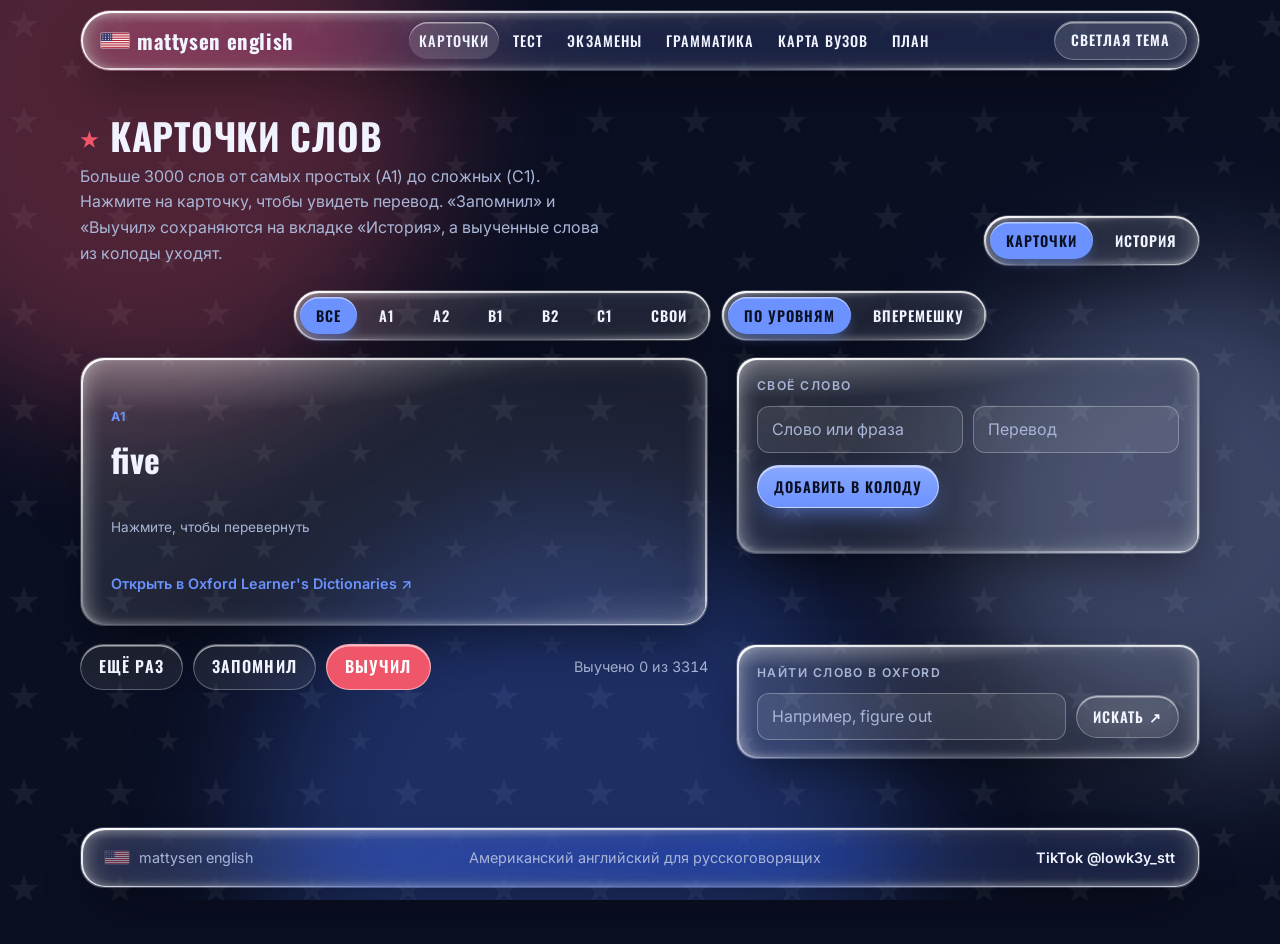
==== commit df61cb26: "Add files via upload" ====
--- a/pages/cards.html
+++ b/pages/cards.html
@@ -33,7 +33,7 @@
 <div class="wrap">
   <header class="top">
     <div class="pill glass">
-      <a class="logo" href="../index.html">mattysen english</a>
+      <a class="logo" href="../index.html"><svg class="flag-logo" aria-hidden="true"><use href="#flag" width="100%" height="100%"/></svg>mattysen english</a>
       <nav aria-label="Разделы">
         <a href="cards.html" data-nav="cards">Карточки</a>
         <a href="quiz.html" data-nav="quiz">Тест</a>
--- a/css/style.css
+++ b/css/style.css
@@ -404,7 +404,7 @@
 .quiz-top { display: flex; justify-content: space-between; align-items: center; gap: 12px; flex-wrap: wrap; margin-bottom: 10px; }
 
 /* ---- карта вузов ---- */
-.map-tools { display: grid; grid-template-columns: 2fr 1fr 1fr 1fr auto auto; gap: 10px; align-items: center; margin-bottom: 14px; }
+.map-tools { display: grid; grid-template-columns: 2fr 1fr 1fr 1fr auto auto auto; gap: 10px; align-items: center; margin-bottom: 14px; }
 .map-tools .inp { width: 100%; min-width: 0; }
 .check { display: inline-flex; align-items: center; gap: 6px; color: var(--fg); font-size: 14px; white-space: nowrap; }
 .map-wrap { display: grid; grid-template-columns: minmax(0, 2fr) minmax(0, 1fr); gap: 14px; }
@@ -432,3 +432,15 @@
   .topics { grid-template-columns: 1fr 1fr; }
 }
 @media (max-width: 380px) { .topics { grid-template-columns: 1fr; } }
+
+.uni-row { display: flex; align-items: stretch; gap: 2px; }
+.uni-row .uni { flex: 1 1 auto; min-width: 0; }
+.star { flex: none; width: 40px; background: transparent; border: 1px solid transparent; border-radius: 12px; color: var(--muted); font-size: 20px; cursor: pointer; }
+.star:hover, .star:focus-visible { background: var(--glass); border-color: var(--glass-edge); }
+.star[aria-pressed="true"] { color: #ffd24a; }
+.pop-fav { margin-top: 6px; border: 1px solid #b22234; background: #fff; color: #b22234; border-radius: 999px; padding: 4px 12px; font: inherit; font-size: 13px; cursor: pointer; }
+.logo .flag-logo { width: 28px; height: 15px; border-radius: 2px; flex: none; box-shadow: 0 0 0 1px rgba(255,255,255,.35); }
+@media (max-width: 1000px) { .map-tools { grid-template-columns: 1fr 1fr 1fr; } }
+@media (max-width: 600px) { .star { width: 44px; } .logo .flag-logo { width: 24px; height: 13px; } }
+.map-tools > * { min-width: 0; }
+@media (max-width: 600px) { .map-tools .check { white-space: normal; } .map-tools .count { grid-column: 1 / -1; } .map-tools select { text-overflow: ellipsis; } }
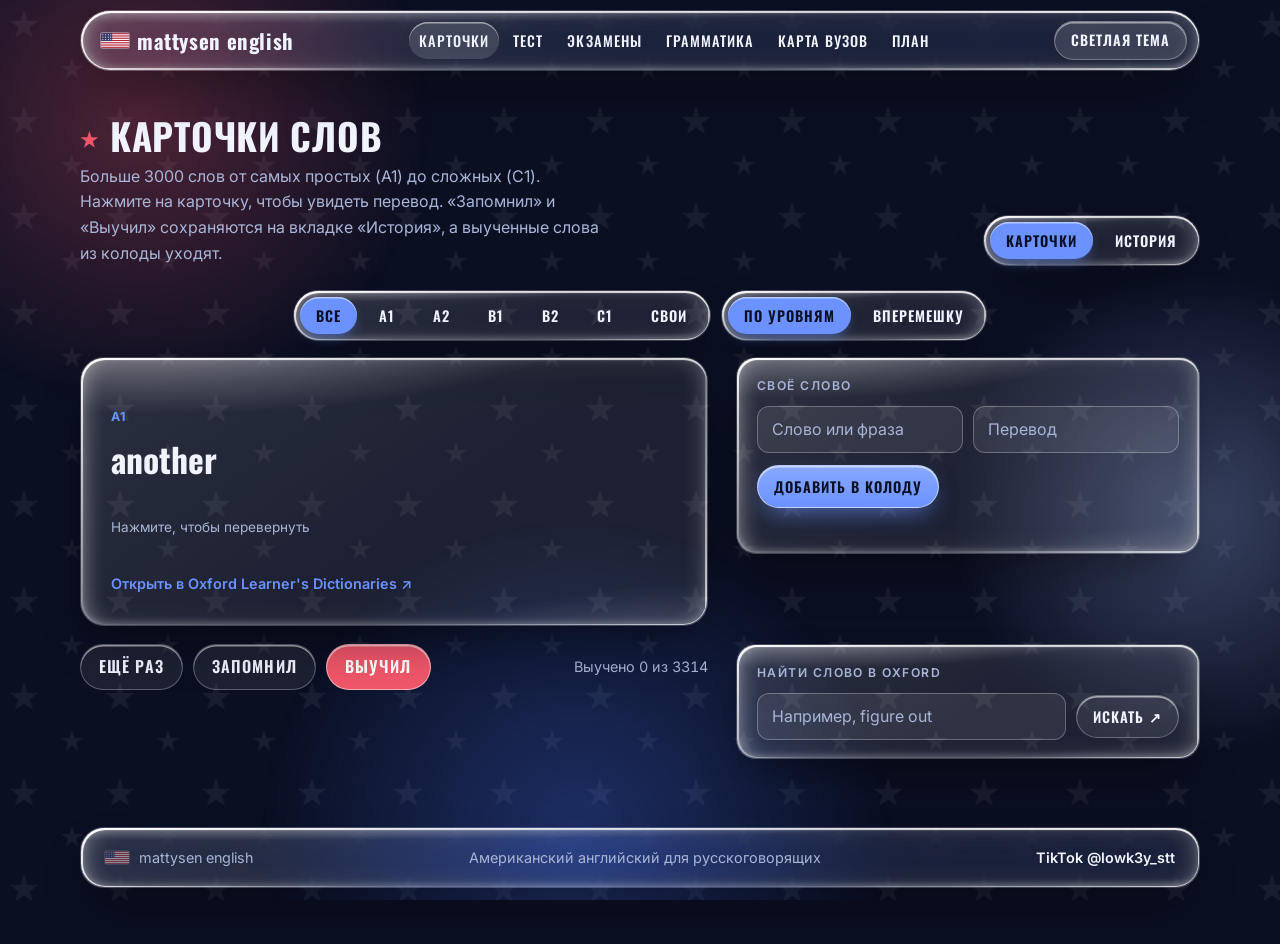
==== commit 9f9d25cd: "Add files via upload" ====
--- a/pages/cards.html
+++ b/pages/cards.html
@@ -127,13 +127,13 @@
   </footer>
 </div>
 
-<script src="../js/common.js"></script>
-<script src="../js/data/words.js"></script>
-<script src="../js/data/words-a1.js"></script>
-<script src="../js/data/words-a2.js"></script>
-<script src="../js/data/words-b1.js"></script>
-<script src="../js/data/words-b2.js"></script>
-<script src="../js/data/words-c1.js"></script>
-<script src="../js/cards.js"></script>
+<script defer src="../js/common.js"></script>
+<script defer src="../js/data/words.js"></script>
+<script defer src="../js/data/words-a1.js"></script>
+<script defer src="../js/data/words-a2.js"></script>
+<script defer src="../js/data/words-b1.js"></script>
+<script defer src="../js/data/words-b2.js"></script>
+<script defer src="../js/data/words-c1.js"></script>
+<script defer src="../js/cards.js"></script>
 </body>
 </html>
--- a/css/style.css
+++ b/css/style.css
@@ -444,3 +444,20 @@
 @media (max-width: 600px) { .star { width: 44px; } .logo .flag-logo { width: 24px; height: 13px; } }
 .map-tools > * { min-width: 0; }
 @media (max-width: 600px) { .map-tools .check { white-space: normal; } .map-tools .count { grid-column: 1 / -1; } .map-tools select { text-overflow: ellipsis; } }
+
+/* ---- производительность (0.1.2) ---- */
+/* фон: мягкие градиенты вместо тяжёлого blur(70px), анимируется только transform */
+.blob { filter: none; background-color: transparent !important; will-change: transform; }
+.blob.r { background-image: radial-gradient(closest-side, var(--red), transparent 100%); }
+.blob.y { background-image: radial-gradient(closest-side, color-mix(in srgb, var(--blue) 45%, #fff), transparent 100%); }
+.blob.b { background-image: radial-gradient(closest-side, var(--blue), transparent 100%); }
+/* стекло: размытие слабее и без дорогого saturate */
+.glass { -webkit-backdrop-filter: blur(18px) saturate(150%); backdrop-filter: blur(18px) saturate(150%); }
+.btn.ghost, .btn.tt, .mini { -webkit-backdrop-filter: none; backdrop-filter: none; }
+/* «плавание» только у двух главных элементов: анимация стекла с размытием дорогая */
+.float { animation: none; }
+.wotd.float, .card.float { animation: bob 7s ease-in-out infinite; }
+/* длинные списки рисуются только когда попадают в экран */
+.uni-row, .hrow { content-visibility: auto; contain-intrinsic-size: auto 56px; }
+.uni-list, .hlist { contain: layout paint; }
+@media (prefers-reduced-motion: reduce) { .wotd.float, .card.float, .blob { animation: none; } }
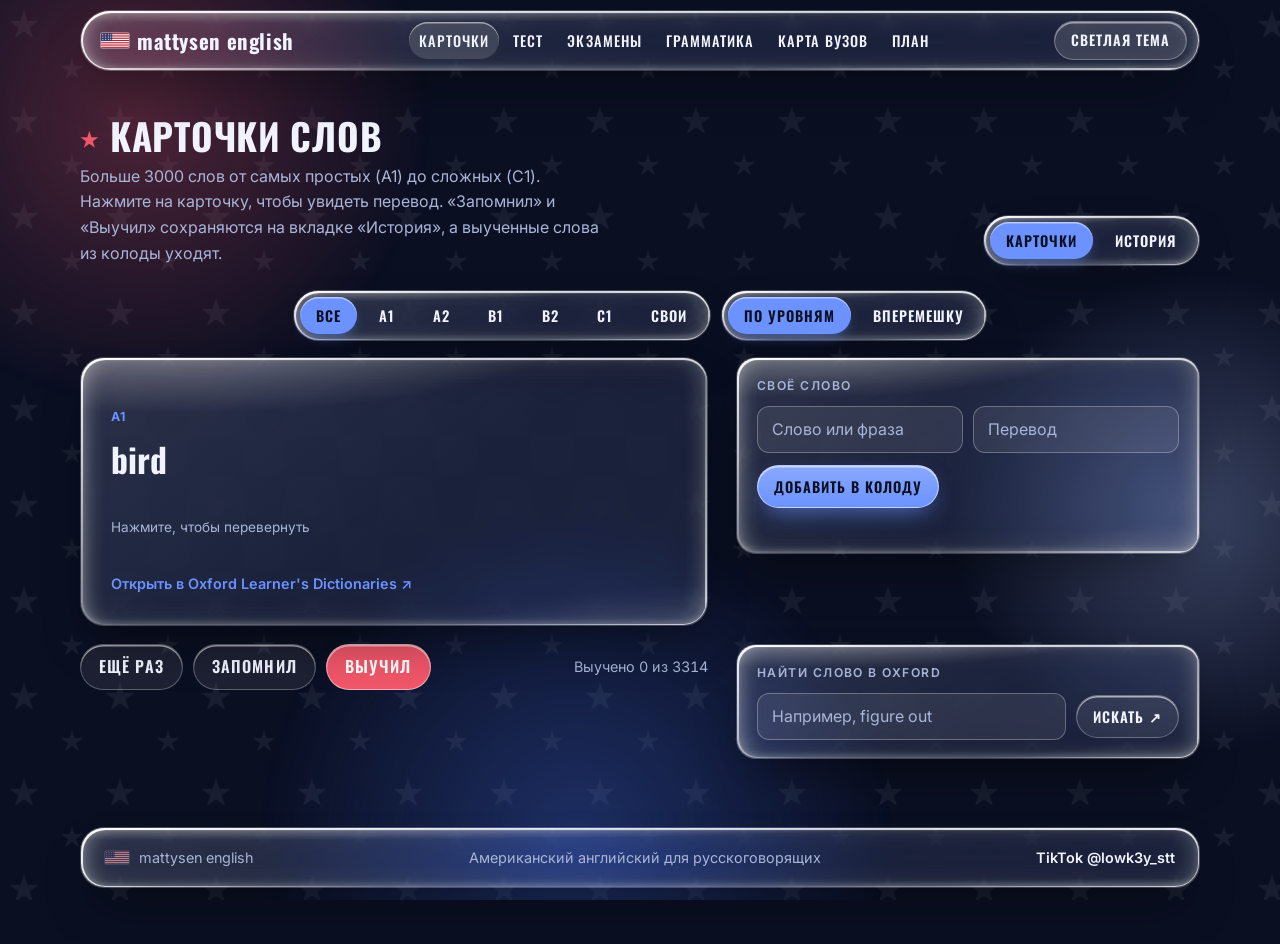
==== commit 0f2921ca: "Add files via upload" ====
--- a/pages/cards.html
+++ b/pages/cards.html
@@ -127,6 +127,8 @@
   </footer>
 </div>
 
+<script defer src="../js/config.js"></script>
+<script defer src="../js/analytics.js"></script>
 <script defer src="../js/common.js"></script>
 <script defer src="../js/data/words.js"></script>
 <script defer src="../js/data/words-a1.js"></script>
--- a/css/style.css
+++ b/css/style.css
@@ -461,3 +461,51 @@
 .uni-row, .hrow { content-visibility: auto; contain-intrinsic-size: auto 56px; }
 .uni-list, .hlist { contain: layout paint; }
 @media (prefers-reduced-motion: reduce) { .wotd.float, .card.float, .blob { animation: none; } }
+
+/* ---- плавные анимации (0.1.3) ---- */
+:root { --ease: cubic-bezier(.22, 1, .36, 1); --ease-io: cubic-bezier(.45, 0, .55, 1); }
+/* переход между страницами без белой вспышки (Chrome, Safari, Edge) */
+@view-transition { navigation: auto; }
+::view-transition-old(root), ::view-transition-new(root) { animation-duration: .32s; animation-timing-function: var(--ease-io); }
+/* фон дрейфует медленно и без рывков */
+.blob.r { animation: drift1 48s var(--ease-io) infinite alternate; }
+.blob.y { animation: drift2 56s var(--ease-io) infinite alternate; }
+.blob.b { animation: drift3 64s var(--ease-io) infinite alternate; }
+/* лёгкое парение: мягче и медленнее */
+@keyframes bob { 0%, 100% { transform: translate3d(0, 0, 0); } 50% { transform: translate3d(0, -6px, 0); } }
+.wotd.float, .card.float { animation: bob 9s var(--ease-io) infinite; }
+/* появление страницы и блоков по очереди */
+@keyframes viewin { from { opacity: 0; transform: translate3d(0, 14px, 0); } to { opacity: 1; transform: none; } }
+.view:not([hidden]) { animation: viewin .55s var(--ease) backwards; }
+@keyframes rise { from { opacity: 0; transform: translate3d(0, 16px, 0); } to { opacity: 1; transform: none; } }
+.tiles > *, .topics > *, .official > *, .week > * { animation: rise .6s var(--ease) backwards; }
+.tiles > :nth-child(1), .topics > :nth-child(1), .official > :nth-child(1), .week > :nth-child(1) { animation-delay: .05s; }
+.tiles > :nth-child(2), .topics > :nth-child(2), .official > :nth-child(2), .week > :nth-child(2) { animation-delay: .10s; }
+.tiles > :nth-child(3), .topics > :nth-child(3), .official > :nth-child(3), .week > :nth-child(3) { animation-delay: .15s; }
+.tiles > :nth-child(4), .topics > :nth-child(4), .week > :nth-child(4) { animation-delay: .20s; }
+.tiles > :nth-child(5), .topics > :nth-child(5), .week > :nth-child(5) { animation-delay: .25s; }
+.tiles > :nth-child(6), .topics > :nth-child(6), .week > :nth-child(6) { animation-delay: .30s; }
+.tiles > :nth-child(n+7), .topics > :nth-child(n+7), .week > :nth-child(n+7) { animation-delay: .35s; }
+/* карточка слова: содержимое мягко проявляется при каждом показе и переворате */
+@keyframes cardin { from { opacity: 0; transform: translate3d(0, 6px, 0) scale(.985); } to { opacity: 1; transform: none; } }
+.flip > * { animation: cardin .38s var(--ease) backwards; }
+/* вопросы и варианты ответа */
+.q, .passage { animation: rise .45s var(--ease) backwards; }
+.opts .opt { animation: rise .45s var(--ease) backwards; }
+.opts .opt:nth-child(2) { animation-delay: .05s; } .opts .opt:nth-child(3) { animation-delay: .10s; } .opts .opt:nth-child(4) { animation-delay: .15s; }
+.explain { animation: cardin .4s var(--ease) backwards; }
+/* наведение и нажатие: пружинистый, но спокойный отклик */
+.btn, .mini, .opt, .chip, .theme-btn, .topic, .tile, .uni, .star, .hrow, .tip { transition: transform .3s var(--ease), box-shadow .3s var(--ease), background-color .25s ease, border-color .25s ease, color .25s ease, opacity .25s ease; }
+.btn:hover, .mini:hover, .topic:hover, .tile:hover, .tip:hover { transform: translate3d(0, -2px, 0); }
+.btn:active, .mini:active, .opt:active, .topic:active, .chip:active { transform: scale(.97); transition-duration: .12s; }
+.progress i { transition: width .6s var(--ease); }
+.star { transition: transform .35s var(--ease), color .25s ease, background-color .25s ease; }
+.star:active { transform: scale(1.25); }
+/* строки списков появляются мягко */
+.hrow { animation: rise .4s var(--ease) backwards; }
+/* плавная смена темы */
+body { transition: background-color .4s ease, color .4s ease; }
+@media (prefers-reduced-motion: reduce) {
+  *, *::before, *::after { animation-duration: .001ms !important; animation-iteration-count: 1 !important; transition-duration: .001ms !important; scroll-behavior: auto !important; }
+  @view-transition { navigation: none; }
+}
